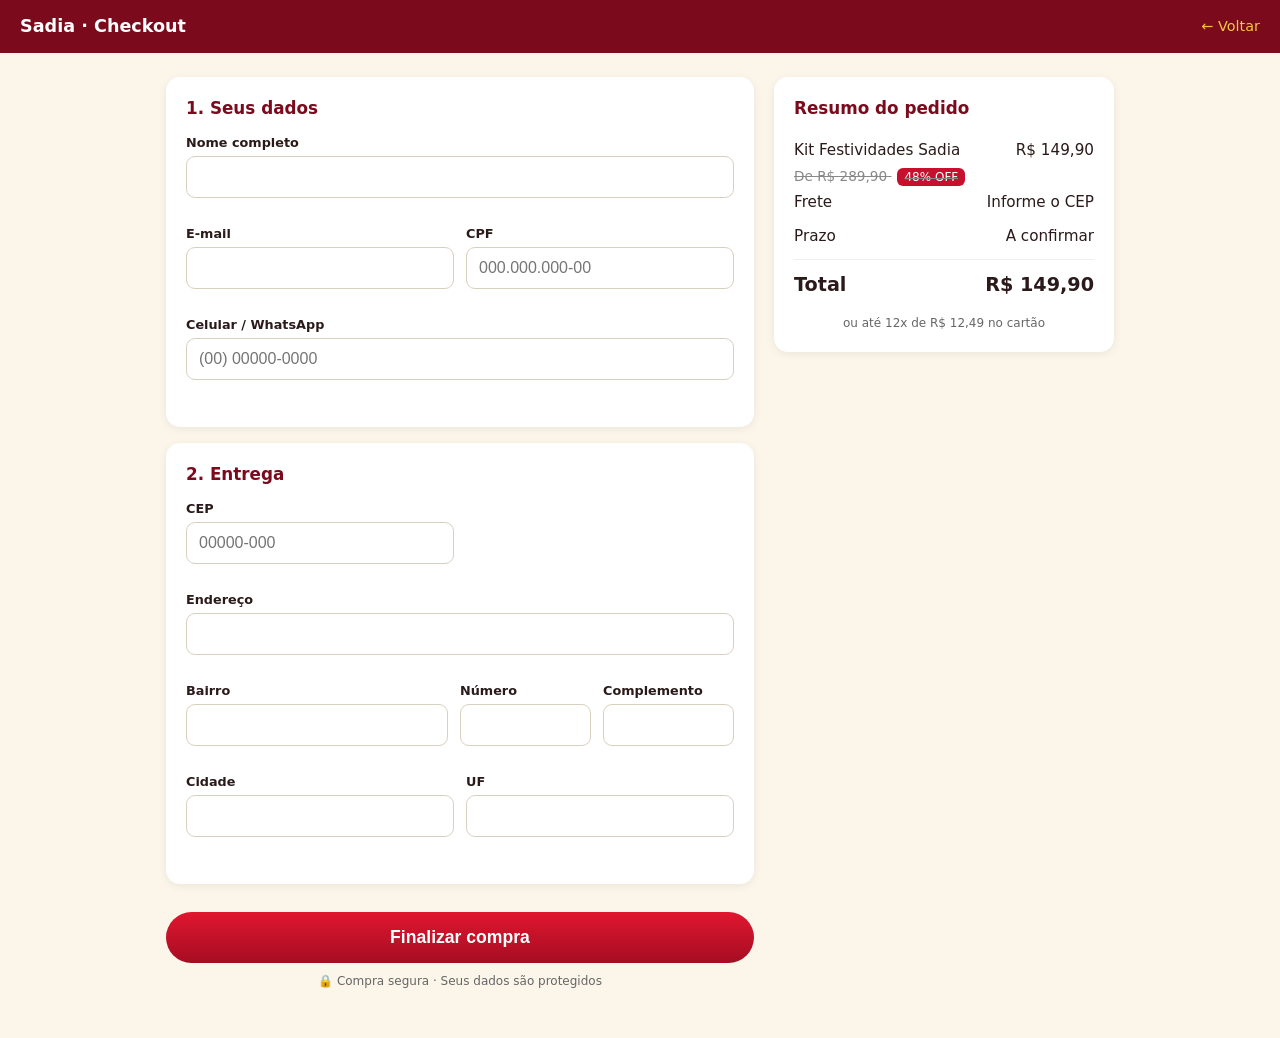
==== checkout.html @ 1c153645 "Add files via upload" ====
<!DOCTYPE html>
<html lang="pt-BR">
<head>
<meta charset="UTF-8">
<meta name="viewport" content="width=device-width, initial-scale=1">
<title>Checkout | Kit Festividades Sadia</title>
<link rel="stylesheet" href="checkout.css">
</head>
<body>
<header><strong>Sadia · Checkout</strong><a href="index.html">← Voltar</a></header>
<div class="wrap">
<form id="form" novalidate>
  <div class="card">
    <h2>1. Seus dados</h2>
    <div class="row"><div><label for="nome">Nome completo</label><input id="nome" autocomplete="name" required><div class="msg"></div></div></div>
    <div class="row r2">
      <div><label for="email">E-mail</label><input id="email" type="email" autocomplete="email" required><div class="msg"></div></div>
      <div><label for="cpf">CPF</label><input id="cpf" inputmode="numeric" maxlength="14" placeholder="000.000.000-00" required><div class="msg"></div></div>
    </div>
    <div class="row"><div><label for="tel">Celular / WhatsApp</label><input id="tel" type="tel" inputmode="numeric" maxlength="15" placeholder="(00) 00000-0000" autocomplete="tel" required><div class="msg"></div></div></div>
  </div>
  <div class="card">
    <h2>2. Entrega</h2>
    <div class="row r2"><div><label for="cep">CEP</label><input id="cep" inputmode="numeric" maxlength="9" placeholder="00000-000" autocomplete="postal-code" required><div class="msg"></div></div><div></div></div>
    <div class="row"><div><label for="rua">Endereço</label><input id="rua" autocomplete="address-line1" required><div class="msg"></div></div></div>
    <div class="row r3">
      <div><label for="bairro">Bairro</label><input id="bairro" required><div class="msg"></div></div>
      <div><label for="numero">Número</label><input id="numero" required><div class="msg"></div></div>
      <div><label for="comp">Complemento</label><input id="comp"></div>
    </div>
    <div class="row r2">
      <div><label for="cidade">Cidade</label><input id="cidade" required><div class="msg"></div></div>
      <div><label for="uf">UF</label><input id="uf" maxlength="2" required><div class="msg"></div></div>
    </div>
  </div>
  <button type="submit" id="btn">Finalizar compra</button>
  <p class="seguro">🔒 Compra segura · Seus dados são protegidos</p>
</form>

<aside class="resumo">
  <div class="card">
    <h2>Resumo do pedido</h2>
    <div class="linha"><span id="r-nome"></span><span id="r-preco"></span></div>
    <div class="de">De <s id="r-de"></s> <span class="off" id="r-off"></span></div>
    <div class="linha"><span>Frete</span><span id="r-frete">Informe o CEP</span></div>
    <div class="linha"><span>Prazo</span><span id="r-prazo"></span></div>
    <div class="linha total"><span>Total</span><span id="r-total"></span></div>
    <div class="seguro" id="r-parc"></div>
  </div>
</aside>
</div>
<div class="wrap"><div class="card ok" id="ok" style="grid-column:1/-1"></div></div>
<script src="config.js"></script>
<script src="checkout.js"></script>
</body>
</html>
---- checkout.css ----
:root{--red:#c8102e;--dark:#7a0a1c;--gold:#f5c542;--bg:#fbf5ea;--tx:#2b1a1a}
*{box-sizing:border-box;margin:0;padding:0}
body{font-family:system-ui,-apple-system,Segoe UI,Roboto,sans-serif;background:var(--bg);color:var(--tx);line-height:1.4}
header{background:var(--dark);color:#fff;padding:14px 20px;display:flex;justify-content:space-between;align-items:center}
header a{color:var(--gold);text-decoration:none;font-size:.9rem}
header strong{font-size:1.1rem}
.wrap{max-width:980px;margin:24px auto;padding:0 16px;display:grid;grid-template-columns:1fr 340px;gap:20px}
@media(max-width:820px){.wrap{grid-template-columns:1fr}.resumo{order:-1}}
.card{background:#fff;border-radius:14px;padding:20px;box-shadow:0 2px 10px #0001;margin-bottom:16px}
h2{font-size:1.05rem;margin-bottom:14px;color:var(--dark)}
.row{display:grid;gap:12px;margin-bottom:12px}
.r2{grid-template-columns:1fr 1fr}.r3{grid-template-columns:2fr 1fr 1fr}
@media(max-width:560px){.r2,.r3{grid-template-columns:1fr}}
label{display:block;font-size:.8rem;font-weight:600;margin-bottom:4px}
input{width:100%;padding:11px 12px;border:1.5px solid #d9cfc0;border-radius:9px;font-size:1rem;background:#fff}
input:focus{outline:none;border-color:var(--red)}
input.erro{border-color:#d00}
.msg{font-size:.75rem;color:#d00;min-height:1em;margin-top:3px}
.resumo{position:sticky;top:16px;align-self:start}
.linha{display:flex;justify-content:space-between;padding:6px 0;font-size:.95rem}
.linha.total{border-top:1px solid #eee;margin-top:6px;padding-top:12px;font-weight:700;font-size:1.2rem}
.de{text-decoration:line-through;color:#888;font-size:.85rem}
.off{background:var(--red);color:#fff;border-radius:6px;padding:2px 7px;font-size:.75rem;margin-left:6px}
button{width:100%;padding:15px;border:0;border-radius:999px;background:linear-gradient(#e0172f,#a50d22);color:#fff;font-size:1.1rem;font-weight:700;cursor:pointer;margin-top:12px}
button:hover{filter:brightness(1.1)}button:disabled{opacity:.6;cursor:wait}
.seguro{font-size:.75rem;text-align:center;color:#666;margin-top:10px}
.ok{display:none;text-align:center}
.ok h2{font-size:1.4rem}
pre{text-align:left;background:#f6f0e4;padding:12px;border-radius:8px;font-size:.8rem;overflow:auto;margin-top:12px}
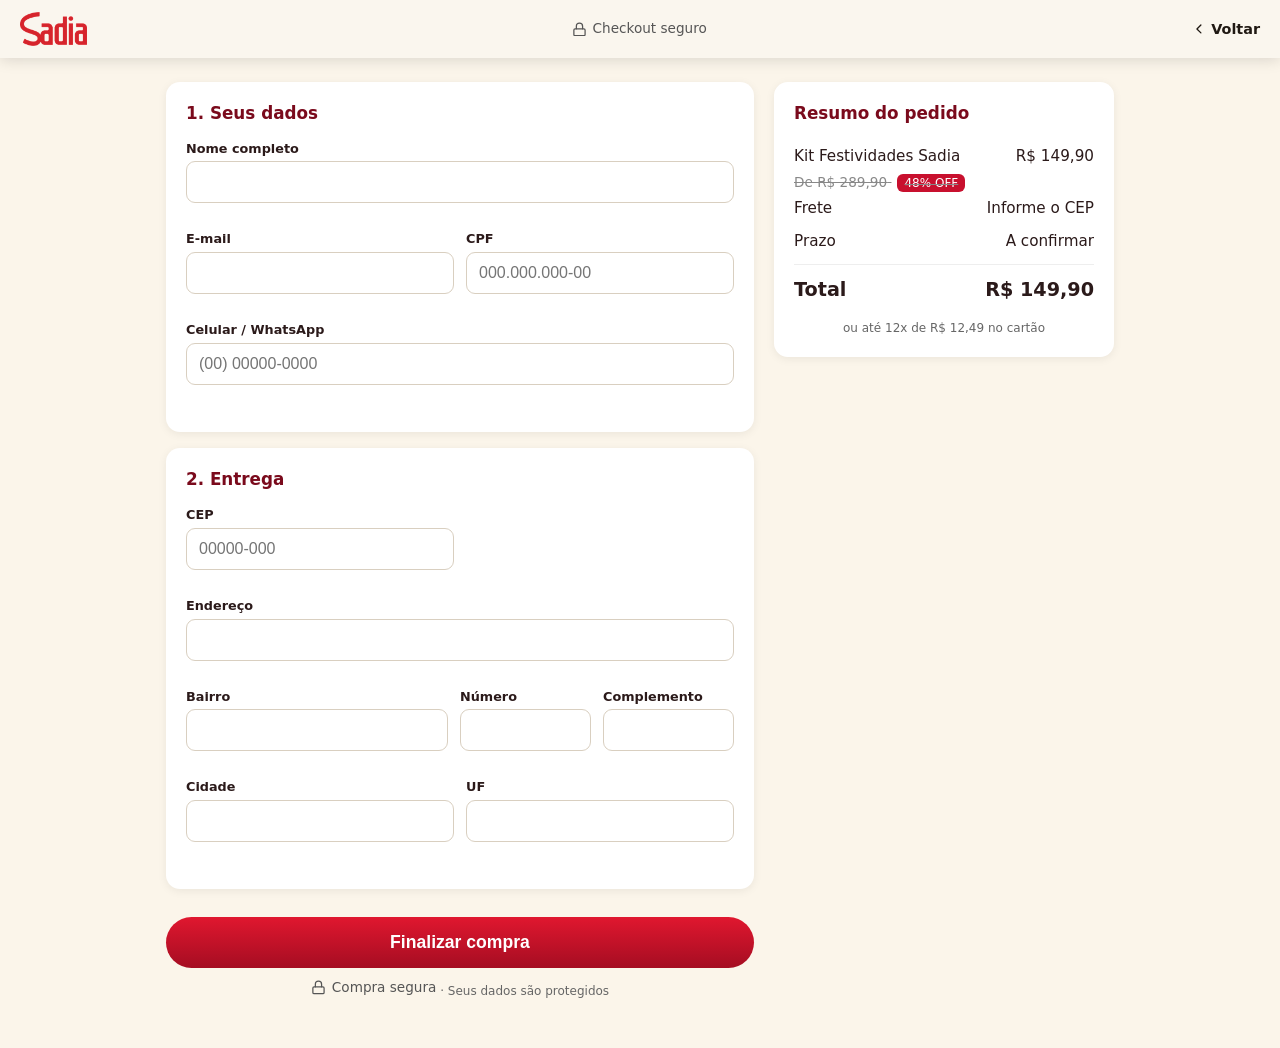
==== commit 41ce3be5: "Add files via upload" ====
--- a/checkout.html
+++ b/checkout.html
@@ -4,10 +4,10 @@
 <meta charset="UTF-8">
 <meta name="viewport" content="width=device-width, initial-scale=1">
 <title>Checkout | Kit Festividades Sadia</title>
-<link rel="stylesheet" href="checkout.css">
+<link rel="icon" href="favicon.png"><link rel="stylesheet" href="checkout.css">
 </head>
-<body>
-<header><strong>Sadia · Checkout</strong><a href="index.html">← Voltar</a></header>
+<body><svg xmlns="http://www.w3.org/2000/svg" style="display:none" aria-hidden="true"><symbol id="i-menu" viewBox="0 0 24 24" fill="none" stroke="currentColor" stroke-width="2" stroke-linecap="round" stroke-linejoin="round"><path d="M4 6h16M4 12h16M4 18h16"/></symbol><symbol id="i-x" viewBox="0 0 24 24" fill="none" stroke="currentColor" stroke-width="2" stroke-linecap="round" stroke-linejoin="round"><path d="M18 6 6 18M6 6l12 12"/></symbol><symbol id="i-arrow" viewBox="0 0 24 24" fill="none" stroke="currentColor" stroke-width="2" stroke-linecap="round" stroke-linejoin="round"><path d="M5 12h14"/><path d="m12 5 7 7-7 7"/></symbol><symbol id="i-down" viewBox="0 0 24 24" fill="none" stroke="currentColor" stroke-width="2" stroke-linecap="round" stroke-linejoin="round"><path d="M12 5v14"/><path d="m19 12-7 7-7-7"/></symbol><symbol id="i-cart" viewBox="0 0 24 24" fill="none" stroke="currentColor" stroke-width="2" stroke-linecap="round" stroke-linejoin="round"><circle cx="8" cy="21" r="1"/><circle cx="19" cy="21" r="1"/><path d="M2.05 2.05h2l2.66 12.42a2 2 0 0 0 2 1.58h9.78a2 2 0 0 0 1.95-1.57l1.65-7.43H5.12"/></symbol><symbol id="i-star" viewBox="0 0 24 24" fill="none" stroke="currentColor" stroke-width="2" stroke-linecap="round" stroke-linejoin="round"><polygon points="12 2 15.09 8.26 22 9.27 17 14.14 18.18 21.02 12 17.77 5.82 21.02 7 14.14 2 9.27 8.91 8.26 12 2"/></symbol><symbol id="i-truck" viewBox="0 0 24 24" fill="none" stroke="currentColor" stroke-width="2" stroke-linecap="round" stroke-linejoin="round"><path d="M14 18V6a2 2 0 0 0-2-2H4a2 2 0 0 0-2 2v11a1 1 0 0 0 1 1h2"/><path d="M15 18H9"/><path d="M19 18h2a1 1 0 0 0 1-1v-3.65a1 1 0 0 0-.22-.624l-3.48-4.35A1 1 0 0 0 17.52 8H14"/><circle cx="17" cy="18" r="2"/><circle cx="7" cy="18" r="2"/></symbol><symbol id="i-shield" viewBox="0 0 24 24" fill="none" stroke="currentColor" stroke-width="2" stroke-linecap="round" stroke-linejoin="round"><path d="M20 13c0 5-3.5 7.5-7.66 8.95a1 1 0 0 1-.67-.01C7.5 20.5 4 18 4 13V6a1 1 0 0 1 1-1c2 0 4.5-1.2 6.24-2.72a1.17 1.17 0 0 1 1.52 0C14.51 3.81 17 5 19 5a1 1 0 0 1 1 1z"/><path d="m9 12 2 2 4-4"/></symbol><symbol id="i-card" viewBox="0 0 24 24" fill="none" stroke="currentColor" stroke-width="2" stroke-linecap="round" stroke-linejoin="round"><rect width="20" height="14" x="2" y="5" rx="2"/><path d="M2 10h20"/></symbol><symbol id="i-package" viewBox="0 0 24 24" fill="none" stroke="currentColor" stroke-width="2" stroke-linecap="round" stroke-linejoin="round"><path d="m7.5 4.27 9 5.15"/><path d="M21 8a2 2 0 0 0-1-1.73l-7-4a2 2 0 0 0-2 0l-7 4A2 2 0 0 0 3 8v8a2 2 0 0 0 1 1.73l7 4a2 2 0 0 0 2 0l7-4A2 2 0 0 0 21 16Z"/><path d="m3.3 7 8.7 5 8.7-5"/><path d="M12 22V12"/></symbol><symbol id="i-award" viewBox="0 0 24 24" fill="none" stroke="currentColor" stroke-width="2" stroke-linecap="round" stroke-linejoin="round"><circle cx="12" cy="8" r="6"/><path d="M15.477 12.89 17 22l-5-3-5 3 1.523-9.11"/></symbol><symbol id="i-gift" viewBox="0 0 24 24" fill="none" stroke="currentColor" stroke-width="2" stroke-linecap="round" stroke-linejoin="round"><rect x="3" y="8" width="18" height="4" rx="1"/><path d="M12 8v13"/><path d="M19 12v7a2 2 0 0 1-2 2H7a2 2 0 0 1-2-2v-7"/><path d="M7.5 8a2.5 2.5 0 0 1 0-5A4.8 8 0 0 1 12 8a4.8 8 0 0 1 4.5-5 2.5 2.5 0 0 1 0 5"/></symbol><symbol id="i-utensils" viewBox="0 0 24 24" fill="none" stroke="currentColor" stroke-width="2" stroke-linecap="round" stroke-linejoin="round"><path d="M3 2v7c0 1.1.9 2 2 2h4a2 2 0 0 0 2-2V2"/><path d="M7 2v20"/><path d="M21 15V2a5 5 0 0 0-5 5v6c0 1.1.9 2 2 2h3Zm0 0v7"/></symbol><symbol id="i-heart" viewBox="0 0 24 24" fill="none" stroke="currentColor" stroke-width="2" stroke-linecap="round" stroke-linejoin="round"><path d="M19 14c1.49-1.46 3-3.21 3-5.5A5.5 5.5 0 0 0 16.5 3c-1.76 0-3 .5-4.5 2-1.5-1.5-2.74-2-4.5-2A5.5 5.5 0 0 0 2 8.5c0 2.3 1.5 4.05 3 5.5l7 7Z"/></symbol><symbol id="i-clock" viewBox="0 0 24 24" fill="none" stroke="currentColor" stroke-width="2" stroke-linecap="round" stroke-linejoin="round"><circle cx="12" cy="12" r="10"/><path d="M12 6v6l4 2"/></symbol><symbol id="i-crown" viewBox="0 0 24 24" fill="none" stroke="currentColor" stroke-width="2" stroke-linecap="round" stroke-linejoin="round"><path d="M11.562 3.266a.5.5 0 0 1 .876 0L15.39 8.87a1 1 0 0 0 1.516.294L21.183 5.5a.5.5 0 0 1 .798.519l-2.834 10.246a1 1 0 0 1-.956.734H5.81a1 1 0 0 1-.957-.734L2.02 6.02a.5.5 0 0 1 .798-.519l4.276 3.664a1 1 0 0 0 1.516-.294z"/><path d="M5 21h14"/></symbol><symbol id="i-left" viewBox="0 0 24 24" fill="none" stroke="currentColor" stroke-width="2" stroke-linecap="round" stroke-linejoin="round"><path d="m15 18-6-6 6-6"/></symbol><symbol id="i-right" viewBox="0 0 24 24" fill="none" stroke="currentColor" stroke-width="2" stroke-linecap="round" stroke-linejoin="round"><path d="m9 18 6-6-6-6"/></symbol><symbol id="i-chev" viewBox="0 0 24 24" fill="none" stroke="currentColor" stroke-width="2" stroke-linecap="round" stroke-linejoin="round"><path d="m6 9 6 6 6-6"/></symbol><symbol id="i-lock" viewBox="0 0 24 24" fill="none" stroke="currentColor" stroke-width="2" stroke-linecap="round" stroke-linejoin="round"><rect width="18" height="11" x="3" y="11" rx="2"/><path d="M7 11V7a5 5 0 0 1 10 0v4"/></symbol><symbol id="i-ok" viewBox="0 0 24 24" fill="none" stroke="currentColor" stroke-width="2" stroke-linecap="round" stroke-linejoin="round"><circle cx="12" cy="12" r="10"/><path d="m9 12 2 2 4-4"/></symbol></svg>
+<header><a class="hl" href="index.html" aria-label="Sadia - início"><img src="assets/logo.png" alt="Sadia" width="84" height="34"></a><span class="sec"><svg class="ic" aria-hidden="true"><use href="#i-lock"/></svg> Checkout seguro</span><a class="back" href="index.html"><svg class="ic" aria-hidden="true"><use href="#i-left"/></svg> Voltar</a></header>
 <div class="wrap">
 <form id="form" novalidate>
   <div class="card">
@@ -34,7 +34,7 @@
     </div>
   </div>
   <button type="submit" id="btn">Finalizar compra</button>
-  <p class="seguro">🔒 Compra segura · Seus dados são protegidos</p>
+  <p class="seguro"><span class="sec"><svg class="ic" aria-hidden="true"><use href="#i-lock"/></svg> Compra segura</span> · Seus dados são protegidos</p>
 </form>
 
 <aside class="resumo">
--- a/checkout.css
+++ b/checkout.css
@@ -1,9 +1,9 @@
 :root{--red:#c8102e;--dark:#7a0a1c;--gold:#f5c542;--bg:#fbf5ea;--tx:#2b1a1a}
 *{box-sizing:border-box;margin:0;padding:0}
 body{font-family:system-ui,-apple-system,Segoe UI,Roboto,sans-serif;background:var(--bg);color:var(--tx);line-height:1.4}
-header{background:var(--dark);color:#fff;padding:14px 20px;display:flex;justify-content:space-between;align-items:center}
-header a{color:var(--gold);text-decoration:none;font-size:.9rem}
-header strong{font-size:1.1rem}
+header{background:#faf6ee;color:#201913;padding:12px 20px;display:flex;justify-content:space-between;align-items:center;gap:12px;box-shadow:0 2px 14px #0002}
+header img{height:34px;width:auto;display:block}
+.back{color:#201913;text-decoration:none;font-size:.9rem;font-weight:600;display:inline-flex;align-items:center;gap:4px}
 .wrap{max-width:980px;margin:24px auto;padding:0 16px;display:grid;grid-template-columns:1fr 340px;gap:20px}
 @media(max-width:820px){.wrap{grid-template-columns:1fr}.resumo{order:-1}}
 .card{background:#fff;border-radius:14px;padding:20px;box-shadow:0 2px 10px #0001;margin-bottom:16px}
@@ -27,3 +27,8 @@
 .ok{display:none;text-align:center}
 .ok h2{font-size:1.4rem}
 pre{text-align:left;background:#f6f0e4;padding:12px;border-radius:8px;font-size:.8rem;overflow:auto;margin-top:12px}
+
+.ic{width:1.1em;height:1.1em;stroke:currentColor;fill:none;vertical-align:-.18em}
+.sec{display:inline-flex;align-items:center;gap:6px;font-size:.85rem;color:#555}
+.seguro .sec{justify-content:center}
+@media(max-width:480px){header .sec{display:none}}
